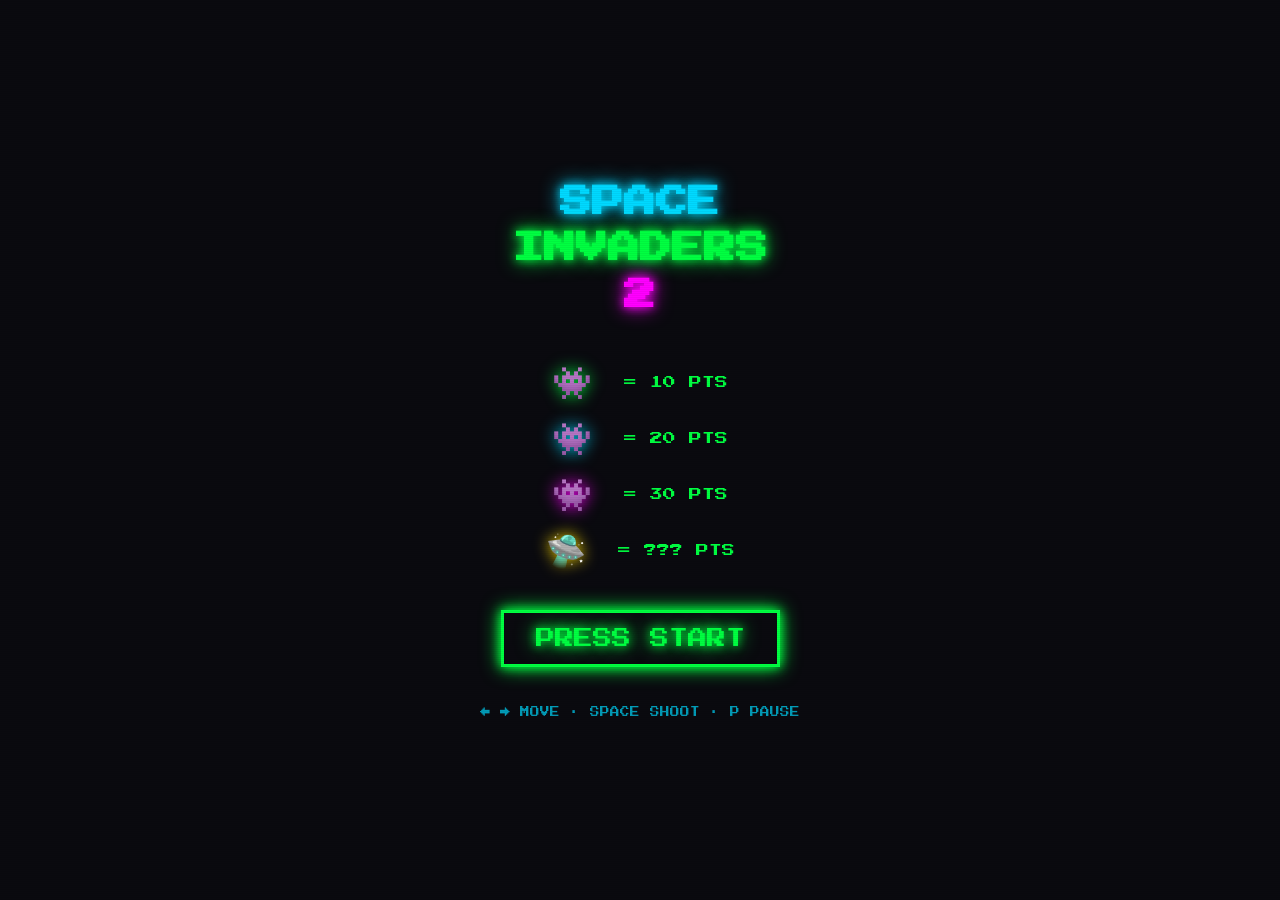
==== index.html @ f5bb3014 "Add files via upload" ====
<!DOCTYPE html>
<html lang="en">

<head>
    <meta charset="UTF-8">
    <meta name="viewport" content="width=device-width, initial-scale=1.0">
    <title>Space Invaders 2</title>
    <link rel="preconnect" href="https://fonts.googleapis.com">
    <link rel="preconnect" href="https://fonts.gstatic.com" crossorigin>
    <link href="https://fonts.googleapis.com/css2?family=Press+Start+2P&display=swap" rel="stylesheet">
    <link rel="stylesheet" href="styles.css">
</head>

<body>
    <div class="scanlines"></div>

    <!-- Start Screen -->
    <div id="startScreen" class="screen active">
        <div class="title-container">
            <h1 class="game-title">
                <span class="title-super">SPACE</span>
                <span class="title-space">INVADERS</span>
                <span class="title-invaders">2</span>
            </h1>
            <div class="alien-preview">
                <div class="preview-row">
                    <span class="alien-sprite small">👾</span>
                    <span class="points">= 10 PTS</span>
                </div>
                <div class="preview-row">
                    <span class="alien-sprite medium">👾</span>
                    <span class="points">= 20 PTS</span>
                </div>
                <div class="preview-row">
                    <span class="alien-sprite large">👾</span>
                    <span class="points">= 30 PTS</span>
                </div>
                <div class="preview-row">
                    <span class="alien-sprite ufo">🛸</span>
                    <span class="points">= ??? PTS</span>
                </div>
            </div>
            <button class="start-btn" id="startBtn">PRESS START</button>
            <div class="controls-info">
                <p>← → MOVE · SPACE SHOOT · P PAUSE</p>
            </div>
        </div>
    </div>

    <!-- Game Screen -->
    <div id="gameScreen" class="screen">
        <div class="hud">
            <div class="hud-left">
                <span class="hud-label">SCORE</span>
                <span class="hud-value" id="score">0000</span>
            </div>
            <div class="hud-center">
                <span class="hud-label">LEVEL</span>
                <span class="hud-value" id="level">01</span>
            </div>
            <div class="hud-right">
                <span class="hud-label">LIVES</span>
                <span class="hud-value" id="lives">❤️❤️❤️</span>
            </div>
        </div>
        <canvas id="gameCanvas"></canvas>
    </div>

    <!-- Game Over Screen -->
    <div id="gameOverScreen" class="screen">
        <div class="gameover-container">
            <h2 class="gameover-title">GAME OVER</h2>
            <div class="final-stats">
                <p>FINAL SCORE: <span id="finalScore">0</span></p>
                <p>LEVEL REACHED: <span id="finalLevel">1</span></p>
            </div>
            <button class="start-btn" id="restartBtn">PLAY AGAIN</button>
            <button class="menu-btn" id="menuBtn">MAIN MENU</button>
        </div>
    </div>

    <script src="sounds.js"></script>
    <script src="game.js"></script>
</body>

</html>
---- styles.css ----
/* ===== DESIGN SYSTEM ===== */
:root {
    --color-bg: #0a0a0f;
    --color-primary: #00ff41;
    --color-secondary: #ff00ff;
    --color-accent: #00d9ff;
    --color-danger: #ff4136;
    --color-warning: #ffdc00;

    --glow-primary: 0 0 10px var(--color-primary), 0 0 20px var(--color-primary);
    --glow-secondary: 0 0 10px var(--color-secondary), 0 0 20px var(--color-secondary);
    --glow-accent: 0 0 10px var(--color-accent), 0 0 20px var(--color-accent);

    --font-retro: 'Press Start 2P', cursive;
}

/* ===== RESET ===== */
* {
    margin: 0;
    padding: 0;
    box-sizing: border-box;
}

body {
    font-family: var(--font-retro);
    background: var(--color-bg);
    color: var(--color-primary);
    overflow: hidden;
    display: flex;
    justify-content: center;
    align-items: center;
    min-height: 100vh;
    position: relative;
}

/* ===== CRT SCANLINES EFFECT ===== */
.scanlines {
    position: fixed;
    top: 0;
    left: 0;
    width: 100%;
    height: 100%;
    background: repeating-linear-gradient(0deg,
            rgba(0, 0, 0, 0.15),
            rgba(0, 0, 0, 0.15) 1px,
            transparent 1px,
            transparent 2px);
    pointer-events: none;
    z-index: 1000;
    opacity: 0.3;
}

/* ===== SCREENS ===== */
.screen {
    position: absolute;
    width: 100%;
    height: 100%;
    display: none;
    justify-content: center;
    align-items: center;
    animation: fadeIn 0.5s ease;
}

.screen.active {
    display: flex;
}

@keyframes fadeIn {
    from {
        opacity: 0;
    }

    to {
        opacity: 1;
    }
}

/* ===== START SCREEN ===== */
.title-container {
    text-align: center;
    padding: 2rem;
}

.game-title {
    font-size: 2rem;
    display: flex;
    flex-direction: column;
    gap: 0.5rem;
    margin-bottom: 3rem;
    line-height: 1.2;
}

.title-super {
    color: var(--color-accent);
    text-shadow: var(--glow-accent);
    animation: pulse 2s ease-in-out infinite;
}

.title-space {
    color: var(--color-primary);
    text-shadow: var(--glow-primary);
    animation: pulse 2s ease-in-out infinite 0.3s;
}

.title-invaders {
    color: var(--color-secondary);
    text-shadow: var(--glow-secondary);
    animation: pulse 2s ease-in-out infinite 0.6s;
}

@keyframes pulse {

    0%,
    100% {
        opacity: 1;
        transform: scale(1);
    }

    50% {
        opacity: 0.8;
        transform: scale(1.05);
    }
}

/* ===== ALIEN PREVIEW ===== */
.alien-preview {
    margin: 2rem 0;
    display: flex;
    flex-direction: column;
    gap: 1rem;
}

.preview-row {
    display: flex;
    align-items: center;
    justify-content: center;
    gap: 2rem;
    font-size: 1rem;
}

.alien-sprite {
    font-size: 2rem;
    filter: drop-shadow(0 0 8px currentColor);
}

.alien-sprite.small {
    color: var(--color-primary);
}

.alien-sprite.medium {
    color: var(--color-accent);
}

.alien-sprite.large {
    color: var(--color-secondary);
}

.alien-sprite.ufo {
    color: var(--color-warning);
}

.points {
    color: var(--color-primary);
    font-size: 0.8rem;
}

/* ===== BUTTONS ===== */
.start-btn,
.menu-btn {
    font-family: var(--font-retro);
    font-size: 1.2rem;
    padding: 1rem 2rem;
    background: transparent;
    border: 3px solid var(--color-primary);
    color: var(--color-primary);
    cursor: pointer;
    transition: all 0.3s ease;
    text-shadow: var(--glow-primary);
    box-shadow: var(--glow-primary);
    margin: 0.5rem;
}

.start-btn:hover,
.menu-btn:hover {
    background: var(--color-primary);
    color: var(--color-bg);
    text-shadow: none;
    transform: scale(1.05);
}

.menu-btn {
    border-color: var(--color-accent);
    color: var(--color-accent);
    text-shadow: var(--glow-accent);
    box-shadow: var(--glow-accent);
    font-size: 0.8rem;
}

.menu-btn:hover {
    background: var(--color-accent);
}

.controls-info {
    margin-top: 2rem;
    font-size: 0.6rem;
    color: var(--color-accent);
    opacity: 0.7;
}

/* ===== GAME SCREEN ===== */
#gameScreen {
    flex-direction: column;
}

.hud {
    display: flex;
    justify-content: space-between;
    width: 800px;
    padding: 1rem;
    background: rgba(10, 10, 15, 0.8);
    border-bottom: 2px solid var(--color-primary);
}

.hud-left,
.hud-center,
.hud-right {
    display: flex;
    flex-direction: column;
    align-items: center;
    gap: 0.5rem;
}

.hud-label {
    font-size: 0.6rem;
    color: var(--color-accent);
    opacity: 0.8;
}

.hud-value {
    font-size: 1rem;
    color: var(--color-primary);
    text-shadow: var(--glow-primary);
}

/* ===== CANVAS ===== */
#gameCanvas {
    background: #000;
    border: 3px solid var(--color-primary);
    box-shadow: 0 0 20px rgba(0, 255, 65, 0.5),
        inset 0 0 50px rgba(0, 255, 65, 0.1);
    image-rendering: pixelated;
    image-rendering: crisp-edges;
}

/* ===== GAME OVER SCREEN ===== */
.gameover-container {
    text-align: center;
    padding: 2rem;
}

.gameover-title {
    font-size: 3rem;
    color: var(--color-danger);
    text-shadow: 0 0 20px var(--color-danger);
    margin-bottom: 2rem;
    animation: blink 1s step-start infinite;
}

@keyframes blink {
    50% {
        opacity: 0.5;
    }
}

.final-stats {
    margin: 2rem 0;
    font-size: 1rem;
    color: var(--color-primary);
    line-height: 2;
}

.final-stats span {
    color: var(--color-accent);
    text-shadow: var(--glow-accent);
}

/* ===== RESPONSIVE ===== */
@media (max-width: 850px) {
    .game-title {
        font-size: 1.5rem;
    }

    .hud {
        width: 100%;
    }

    #gameCanvas {
        width: 100%;
        max-width: 800px;
    }
}
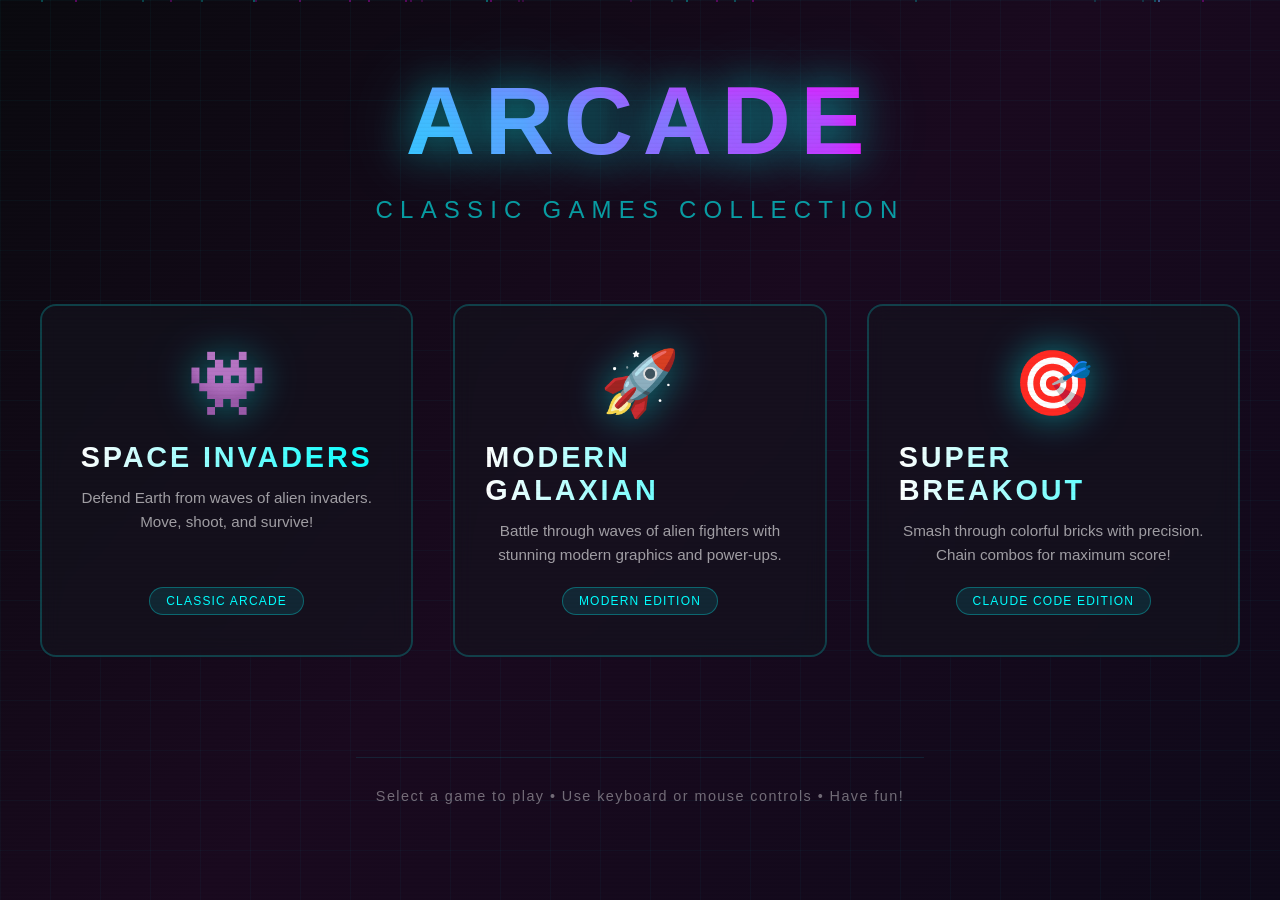
==== commit e88c0819: "Create elegant arcade hub landing page This commit organizes the game repository structure with a ne" ====
--- a/index.html
+++ b/index.html
@@ -1,86 +1,150 @@
 <!DOCTYPE html>
 <html lang="en">
-
 <head>
     <meta charset="UTF-8">
     <meta name="viewport" content="width=device-width, initial-scale=1.0">
-    <title>Space Invaders 2</title>
-    <link rel="preconnect" href="https://fonts.googleapis.com">
-    <link rel="preconnect" href="https://fonts.gstatic.com" crossorigin>
-    <link href="https://fonts.googleapis.com/css2?family=Press+Start+2P&display=swap" rel="stylesheet">
-    <link rel="stylesheet" href="styles.css">
+    <meta name="description" content="Classic Arcade Games Collection - Play Space Invaders, Modern Galaxian, and Super Breakout">
+    <title>ARCADE - Classic Games Collection</title>
+    <link rel="stylesheet" href="arcade-styles.css">
 </head>
-
 <body>
+    <!-- Scanlines overlay -->
     <div class="scanlines"></div>
 
-    <!-- Start Screen -->
-    <div id="startScreen" class="screen active">
-        <div class="title-container">
-            <h1 class="game-title">
-                <span class="title-super">SPACE</span>
-                <span class="title-space">INVADERS</span>
-                <span class="title-invaders">2</span>
-            </h1>
-            <div class="alien-preview">
-                <div class="preview-row">
-                    <span class="alien-sprite small">👾</span>
-                    <span class="points">= 10 PTS</span>
-                </div>
-                <div class="preview-row">
-                    <span class="alien-sprite medium">👾</span>
-                    <span class="points">= 20 PTS</span>
-                </div>
-                <div class="preview-row">
-                    <span class="alien-sprite large">👾</span>
-                    <span class="points">= 30 PTS</span>
-                </div>
-                <div class="preview-row">
-                    <span class="alien-sprite ufo">🛸</span>
-                    <span class="points">= ??? PTS</span>
-                </div>
-            </div>
-            <button class="start-btn" id="startBtn">PRESS START</button>
-            <div class="controls-info">
-                <p>← → MOVE · SPACE SHOOT · P PAUSE</p>
-            </div>
+    <!-- Floating particles -->
+    <div class="particles" id="particles"></div>
+
+    <!-- Main container -->
+    <div class="container">
+        <!-- Header -->
+        <header class="arcade-header">
+            <h1 class="arcade-title">ARCADE</h1>
+            <p class="arcade-subtitle">Classic Games Collection</p>
+        </header>
+
+        <!-- Games Grid -->
+        <div class="games-grid">
+            <!-- Space Invaders -->
+            <a href="space-invaders.html" class="game-card">
+                <div class="game-icon">👾</div>
+                <h2 class="game-title">Space Invaders</h2>
+                <p class="game-description">
+                    Defend Earth from waves of alien invaders. Move, shoot, and survive!
+                </p>
+                <span class="game-badge">Classic Arcade</span>
+                <div class="play-overlay"></div>
+            </a>
+
+            <!-- Modern Galaxian -->
+            <a href="modern-galaxian.html" class="game-card">
+                <div class="game-icon">🚀</div>
+                <h2 class="game-title">Modern Galaxian</h2>
+                <p class="game-description">
+                    Battle through waves of alien fighters with stunning modern graphics and power-ups.
+                </p>
+                <span class="game-badge">Modern Edition</span>
+                <div class="play-overlay"></div>
+            </a>
+
+            <!-- Super Breakout -->
+            <a href="super-breakout-claude-code.html" class="game-card">
+                <div class="game-icon">🎯</div>
+                <h2 class="game-title">Super Breakout</h2>
+                <p class="game-description">
+                    Smash through colorful bricks with precision. Chain combos for maximum score!
+                </p>
+                <span class="game-badge">Claude Code Edition</span>
+                <div class="play-overlay"></div>
+            </a>
         </div>
+
+        <!-- Footer -->
+        <footer class="arcade-footer">
+            <p>Select a game to play • Use keyboard or mouse controls • Have fun!</p>
+        </footer>
     </div>
 
-    <!-- Game Screen -->
-    <div id="gameScreen" class="screen">
-        <div class="hud">
-            <div class="hud-left">
-                <span class="hud-label">SCORE</span>
-                <span class="hud-value" id="score">0000</span>
-            </div>
-            <div class="hud-center">
-                <span class="hud-label">LEVEL</span>
-                <span class="hud-value" id="level">01</span>
-            </div>
-            <div class="hud-right">
-                <span class="hud-label">LIVES</span>
-                <span class="hud-value" id="lives">❤️❤️❤️</span>
-            </div>
-        </div>
-        <canvas id="gameCanvas"></canvas>
-    </div>
+    <script>
+        // Generate floating particles
+        function createParticles() {
+            const particlesContainer = document.getElementById('particles');
+            const particleCount = 30;
 
-    <!-- Game Over Screen -->
-    <div id="gameOverScreen" class="screen">
-        <div class="gameover-container">
-            <h2 class="gameover-title">GAME OVER</h2>
-            <div class="final-stats">
-                <p>FINAL SCORE: <span id="finalScore">0</span></p>
-                <p>LEVEL REACHED: <span id="finalLevel">1</span></p>
-            </div>
-            <button class="start-btn" id="restartBtn">PLAY AGAIN</button>
-            <button class="menu-btn" id="menuBtn">MAIN MENU</button>
-        </div>
-    </div>
+            for (let i = 0; i < particleCount; i++) {
+                const particle = document.createElement('div');
+                particle.className = 'particle';
 
-    <script src="sounds.js"></script>
-    <script src="game.js"></script>
+                // Random horizontal position
+                particle.style.left = Math.random() * 100 + '%';
+
+                // Random animation duration between 10-20 seconds
+                const duration = 10 + Math.random() * 10;
+                particle.style.animationDuration = duration + 's';
+
+                // Random delay
+                particle.style.animationDelay = Math.random() * 5 + 's';
+
+                // Random opacity
+                particle.style.opacity = 0.2 + Math.random() * 0.3;
+
+                // Random color between primary and secondary glow
+                const hue = Math.random() > 0.5 ? 180 : 300; // cyan or magenta
+                particle.style.background = `hsl(${hue}, 100%, 50%)`;
+
+                particlesContainer.appendChild(particle);
+            }
+        }
+
+        // Initialize particles on page load
+        window.addEventListener('DOMContentLoaded', createParticles);
+
+        // Add subtle mouse parallax effect
+        document.addEventListener('mousemove', (e) => {
+            const cards = document.querySelectorAll('.game-card');
+            const mouseX = e.clientX / window.innerWidth - 0.5;
+            const mouseY = e.clientY / window.innerHeight - 0.5;
+
+            cards.forEach((card, index) => {
+                const speed = (index + 1) * 2;
+                const x = mouseX * speed;
+                const y = mouseY * speed;
+
+                card.style.transform = `
+                    translateY(-8px)
+                    translateX(${x}px)
+                    translateY(${y}px)
+                `;
+            });
+        });
+
+        // Reset transform when mouse leaves
+        document.addEventListener('mouseleave', () => {
+            const cards = document.querySelectorAll('.game-card');
+            cards.forEach(card => {
+                card.style.transform = '';
+            });
+        });
+
+        // Keyboard navigation
+        let selectedIndex = 0;
+        const gameCards = document.querySelectorAll('.game-card');
+
+        document.addEventListener('keydown', (e) => {
+            if (e.key === 'ArrowRight') {
+                selectedIndex = (selectedIndex + 1) % gameCards.length;
+                gameCards[selectedIndex].focus();
+            } else if (e.key === 'ArrowLeft') {
+                selectedIndex = (selectedIndex - 1 + gameCards.length) % gameCards.length;
+                gameCards[selectedIndex].focus();
+            } else if (e.key === 'Enter') {
+                gameCards[selectedIndex].click();
+            }
+        });
+
+        // Add focus styles for keyboard navigation
+        gameCards.forEach((card, index) => {
+            card.setAttribute('tabindex', index);
+        });
+    </script>
 </body>
-
-</html>+</html>
--- a/arcade-styles.css
+++ b/arcade-styles.css
@@ -0,0 +1,370 @@
+* {
+    margin: 0;
+    padding: 0;
+    box-sizing: border-box;
+}
+
+@import url('https://fonts.googleapis.com/css2?family=Orbitron:wght@400;500;700;900&family=Rajdhani:wght@300;400;500&display=swap');
+
+:root {
+    --primary-glow: #00ffff;
+    --secondary-glow: #ff00ff;
+    --accent-glow: #00ff88;
+    --bg-dark: #0a0a0f;
+    --bg-darker: #050508;
+    --card-bg: rgba(20, 20, 30, 0.6);
+    --card-border: rgba(0, 255, 255, 0.2);
+}
+
+body {
+    font-family: 'Rajdhani', sans-serif;
+    background: linear-gradient(135deg, #0a0a0f 0%, #1a0a1f 50%, #0f0a1a 100%);
+    min-height: 100vh;
+    color: #fff;
+    overflow-x: hidden;
+    position: relative;
+}
+
+/* Animated background grid */
+body::before {
+    content: '';
+    position: fixed;
+    top: 0;
+    left: 0;
+    width: 100%;
+    height: 100%;
+    background-image:
+        linear-gradient(rgba(0, 255, 255, 0.03) 1px, transparent 1px),
+        linear-gradient(90deg, rgba(0, 255, 255, 0.03) 1px, transparent 1px);
+    background-size: 50px 50px;
+    pointer-events: none;
+    z-index: 0;
+}
+
+/* Floating particles effect */
+.particles {
+    position: fixed;
+    top: 0;
+    left: 0;
+    width: 100%;
+    height: 100%;
+    overflow: hidden;
+    pointer-events: none;
+    z-index: 1;
+}
+
+.particle {
+    position: absolute;
+    width: 2px;
+    height: 2px;
+    background: var(--primary-glow);
+    border-radius: 50%;
+    opacity: 0.5;
+    animation: float linear infinite;
+}
+
+@keyframes float {
+    0% {
+        transform: translateY(100vh) translateX(0);
+        opacity: 0;
+    }
+    10% {
+        opacity: 0.5;
+    }
+    90% {
+        opacity: 0.5;
+    }
+    100% {
+        transform: translateY(-100px) translateX(100px);
+        opacity: 0;
+    }
+}
+
+/* Container */
+.container {
+    position: relative;
+    z-index: 2;
+    max-width: 1400px;
+    margin: 0 auto;
+    padding: 60px 20px;
+    min-height: 100vh;
+    display: flex;
+    flex-direction: column;
+    align-items: center;
+    justify-content: center;
+}
+
+/* Header */
+.arcade-header {
+    text-align: center;
+    margin-bottom: 80px;
+    position: relative;
+}
+
+.arcade-title {
+    font-family: 'Orbitron', sans-serif;
+    font-size: clamp(3rem, 8vw, 6rem);
+    font-weight: 900;
+    text-transform: uppercase;
+    letter-spacing: 0.1em;
+    background: linear-gradient(45deg, var(--primary-glow), var(--secondary-glow), var(--accent-glow));
+    background-size: 200% 200%;
+    -webkit-background-clip: text;
+    -webkit-text-fill-color: transparent;
+    background-clip: text;
+    animation: gradient-shift 4s ease infinite, glow-pulse 2s ease-in-out infinite;
+    text-shadow:
+        0 0 40px rgba(0, 255, 255, 0.5),
+        0 0 80px rgba(0, 255, 255, 0.3);
+    margin-bottom: 20px;
+}
+
+@keyframes gradient-shift {
+    0%, 100% { background-position: 0% 50%; }
+    50% { background-position: 100% 50%; }
+}
+
+@keyframes glow-pulse {
+    0%, 100% { filter: drop-shadow(0 0 20px rgba(0, 255, 255, 0.6)); }
+    50% { filter: drop-shadow(0 0 40px rgba(0, 255, 255, 0.9)); }
+}
+
+.arcade-subtitle {
+    font-family: 'Rajdhani', sans-serif;
+    font-size: clamp(1rem, 2vw, 1.5rem);
+    font-weight: 300;
+    letter-spacing: 0.3em;
+    color: rgba(0, 255, 255, 0.6);
+    text-transform: uppercase;
+}
+
+/* Games Grid */
+.games-grid {
+    display: grid;
+    grid-template-columns: repeat(auto-fit, minmax(320px, 1fr));
+    gap: 40px;
+    width: 100%;
+    max-width: 1200px;
+    margin-bottom: 40px;
+}
+
+/* Game Card */
+.game-card {
+    position: relative;
+    background: var(--card-bg);
+    border: 2px solid var(--card-border);
+    border-radius: 16px;
+    padding: 40px 30px;
+    text-decoration: none;
+    color: #fff;
+    transition: all 0.4s cubic-bezier(0.4, 0, 0.2, 1);
+    backdrop-filter: blur(10px);
+    overflow: hidden;
+    display: flex;
+    flex-direction: column;
+    align-items: center;
+    justify-content: center;
+    min-height: 280px;
+}
+
+.game-card::before {
+    content: '';
+    position: absolute;
+    top: 0;
+    left: 0;
+    width: 100%;
+    height: 100%;
+    background: linear-gradient(135deg, transparent 0%, rgba(0, 255, 255, 0.05) 100%);
+    opacity: 0;
+    transition: opacity 0.4s ease;
+}
+
+.game-card:hover::before {
+    opacity: 1;
+}
+
+.game-card::after {
+    content: '';
+    position: absolute;
+    top: -50%;
+    left: -50%;
+    width: 200%;
+    height: 200%;
+    background: radial-gradient(circle, rgba(0, 255, 255, 0.1) 0%, transparent 70%);
+    opacity: 0;
+    transition: opacity 0.4s ease;
+}
+
+.game-card:hover::after {
+    opacity: 1;
+}
+
+.game-card:hover {
+    border-color: var(--primary-glow);
+    transform: translateY(-8px) scale(1.02);
+    box-shadow:
+        0 0 40px rgba(0, 255, 255, 0.3),
+        0 20px 60px rgba(0, 0, 0, 0.5),
+        inset 0 0 20px rgba(0, 255, 255, 0.1);
+}
+
+.game-icon {
+    font-size: 4rem;
+    margin-bottom: 20px;
+    filter: drop-shadow(0 0 20px rgba(0, 255, 255, 0.5));
+    transition: transform 0.4s ease;
+}
+
+.game-card:hover .game-icon {
+    transform: scale(1.1) rotate(5deg);
+}
+
+.game-title {
+    font-family: 'Orbitron', sans-serif;
+    font-size: 1.8rem;
+    font-weight: 700;
+    text-transform: uppercase;
+    letter-spacing: 0.1em;
+    margin-bottom: 12px;
+    background: linear-gradient(90deg, #fff, var(--primary-glow));
+    -webkit-background-clip: text;
+    -webkit-text-fill-color: transparent;
+    background-clip: text;
+}
+
+.game-description {
+    font-size: 0.95rem;
+    font-weight: 300;
+    color: rgba(255, 255, 255, 0.6);
+    text-align: center;
+    line-height: 1.6;
+    margin-bottom: 20px;
+}
+
+.game-badge {
+    display: inline-block;
+    padding: 6px 16px;
+    background: rgba(0, 255, 255, 0.1);
+    border: 1px solid rgba(0, 255, 255, 0.3);
+    border-radius: 20px;
+    font-size: 0.75rem;
+    font-weight: 500;
+    text-transform: uppercase;
+    letter-spacing: 0.1em;
+    color: var(--primary-glow);
+    margin-top: auto;
+}
+
+/* Play button overlay */
+.play-overlay {
+    position: absolute;
+    top: 50%;
+    left: 50%;
+    transform: translate(-50%, -50%) scale(0.8);
+    width: 80px;
+    height: 80px;
+    background: linear-gradient(135deg, var(--primary-glow), var(--accent-glow));
+    border-radius: 50%;
+    display: flex;
+    align-items: center;
+    justify-content: center;
+    opacity: 0;
+    transition: all 0.4s cubic-bezier(0.4, 0, 0.2, 1);
+    box-shadow: 0 0 40px rgba(0, 255, 255, 0.6);
+}
+
+.play-overlay::before {
+    content: '▶';
+    font-size: 2rem;
+    color: #000;
+    margin-left: 4px;
+}
+
+.game-card:hover .play-overlay {
+    opacity: 0.95;
+    transform: translate(-50%, -50%) scale(1);
+}
+
+/* Footer */
+.arcade-footer {
+    text-align: center;
+    margin-top: 60px;
+    padding: 30px 20px;
+    border-top: 1px solid rgba(0, 255, 255, 0.1);
+    color: rgba(255, 255, 255, 0.4);
+    font-size: 0.9rem;
+    font-weight: 300;
+    letter-spacing: 0.1em;
+}
+
+.arcade-footer a {
+    color: var(--primary-glow);
+    text-decoration: none;
+    transition: color 0.3s ease;
+}
+
+.arcade-footer a:hover {
+    color: var(--accent-glow);
+}
+
+/* Scanline effect */
+.scanlines {
+    position: fixed;
+    top: 0;
+    left: 0;
+    width: 100%;
+    height: 100%;
+    background: repeating-linear-gradient(
+        0deg,
+        rgba(0, 0, 0, 0.1) 0px,
+        transparent 2px,
+        transparent 4px
+    );
+    pointer-events: none;
+    z-index: 10;
+    opacity: 0.3;
+}
+
+/* Responsive Design */
+@media (max-width: 768px) {
+    .arcade-title {
+        font-size: 2.5rem;
+    }
+
+    .arcade-subtitle {
+        font-size: 0.9rem;
+    }
+
+    .games-grid {
+        grid-template-columns: 1fr;
+        gap: 30px;
+    }
+
+    .game-card {
+        min-height: 240px;
+    }
+
+    .arcade-header {
+        margin-bottom: 50px;
+    }
+}
+
+/* Loading animation for game cards */
+@keyframes card-load {
+    0% {
+        opacity: 0;
+        transform: translateY(30px);
+    }
+    100% {
+        opacity: 1;
+        transform: translateY(0);
+    }
+}
+
+.game-card {
+    animation: card-load 0.6s ease-out backwards;
+}
+
+.game-card:nth-child(1) { animation-delay: 0.1s; }
+.game-card:nth-child(2) { animation-delay: 0.2s; }
+.game-card:nth-child(3) { animation-delay: 0.3s; }
